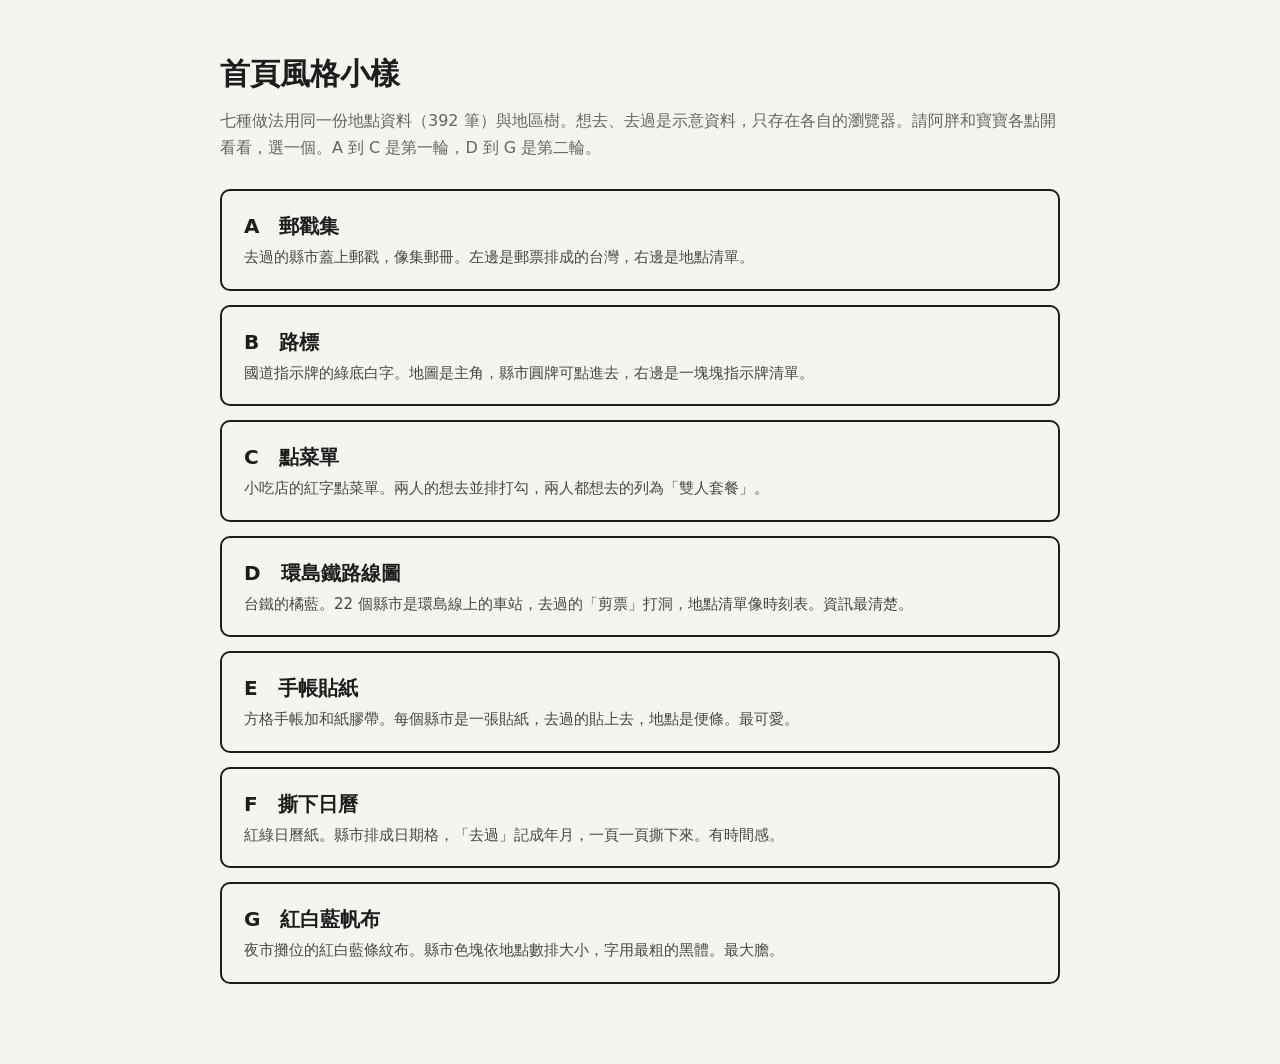
==== demos/index.html @ 04ec6db0 "設計小樣：七個首頁風格；規格改為網站優先 - demos/ 新增 A–G 七個首頁風格小樣與比較首頁（單檔、內嵌地點與地區資料、示意標記只存瀏覽器） - docs/SPEC.md、CLAUDE.md、" ====
<!doctype html>
<html lang="zh-Hant">
<head>
<meta charset="utf-8">
<meta name="viewport" content="width=device-width, initial-scale=1">
<title>胖寶寶台灣行・首頁風格小樣</title>
<style>
  :root { color-scheme: light dark; --bg: #f4f4f1; --ink: #1d1d1b; --soft: #66665f; --line: #d6d6cf; }
  @media (prefers-color-scheme: dark) { :root { --bg: #181816; --ink: #f1f1ec; --soft: #a9a9a0; --line: #3a3a36; } }
  * { box-sizing: border-box; }
  body { margin: 0; background: var(--bg); color: var(--ink); font: 16px/1.7 system-ui, -apple-system, "PingFang TC", "Microsoft JhengHei", sans-serif; }
  main { max-width: 880px; margin: 0 auto; padding: 48px 20px 80px; }
  h1 { margin: 0 0 8px; font-size: 30px; }
  p { margin: 0 0 28px; color: var(--soft); }
  ul { list-style: none; margin: 0; padding: 0; display: grid; gap: 14px; }
  a { display: block; padding: 18px 22px; border: 2px solid var(--ink); border-radius: 10px; color: inherit; text-decoration: none; }
  a:hover, a:focus-visible { background: var(--ink); color: var(--bg); outline: none; }
  a b { font-size: 20px; display: block; }
  a span { font-size: 15px; opacity: .8; }
</style>
</head>
<body>
<main>
  <h1>首頁風格小樣</h1>
  <p>七種做法用同一份地點資料（392 筆）與地區樹。想去、去過是示意資料，只存在各自的瀏覽器。請阿胖和寶寶各點開看看，選一個。A 到 C 是第一輪，D 到 G 是第二輪。</p>
  <ul>
    <li><a href="a.html"><b>A　郵戳集</b><span>去過的縣市蓋上郵戳，像集郵冊。左邊是郵票排成的台灣，右邊是地點清單。</span></a></li>
    <li><a href="b.html"><b>B　路標</b><span>國道指示牌的綠底白字。地圖是主角，縣市圓牌可點進去，右邊是一塊塊指示牌清單。</span></a></li>
    <li><a href="c.html"><b>C　點菜單</b><span>小吃店的紅字點菜單。兩人的想去並排打勾，兩人都想去的列為「雙人套餐」。</span></a></li>
    <li><a href="d.html"><b>D　環島鐵路線圖</b><span>台鐵的橘藍。22 個縣市是環島線上的車站，去過的「剪票」打洞，地點清單像時刻表。資訊最清楚。</span></a></li>
    <li><a href="e.html"><b>E　手帳貼紙</b><span>方格手帳加和紙膠帶。每個縣市是一張貼紙，去過的貼上去，地點是便條。最可愛。</span></a></li>
    <li><a href="f.html"><b>F　撕下日曆</b><span>紅綠日曆紙。縣市排成日期格，「去過」記成年月，一頁一頁撕下來。有時間感。</span></a></li>
    <li><a href="g.html"><b>G　紅白藍帆布</b><span>夜市攤位的紅白藍條紋布。縣市色塊依地點數排大小，字用最粗的黑體。最大膽。</span></a></li>
  </ul>
</main>
</body>
</html>
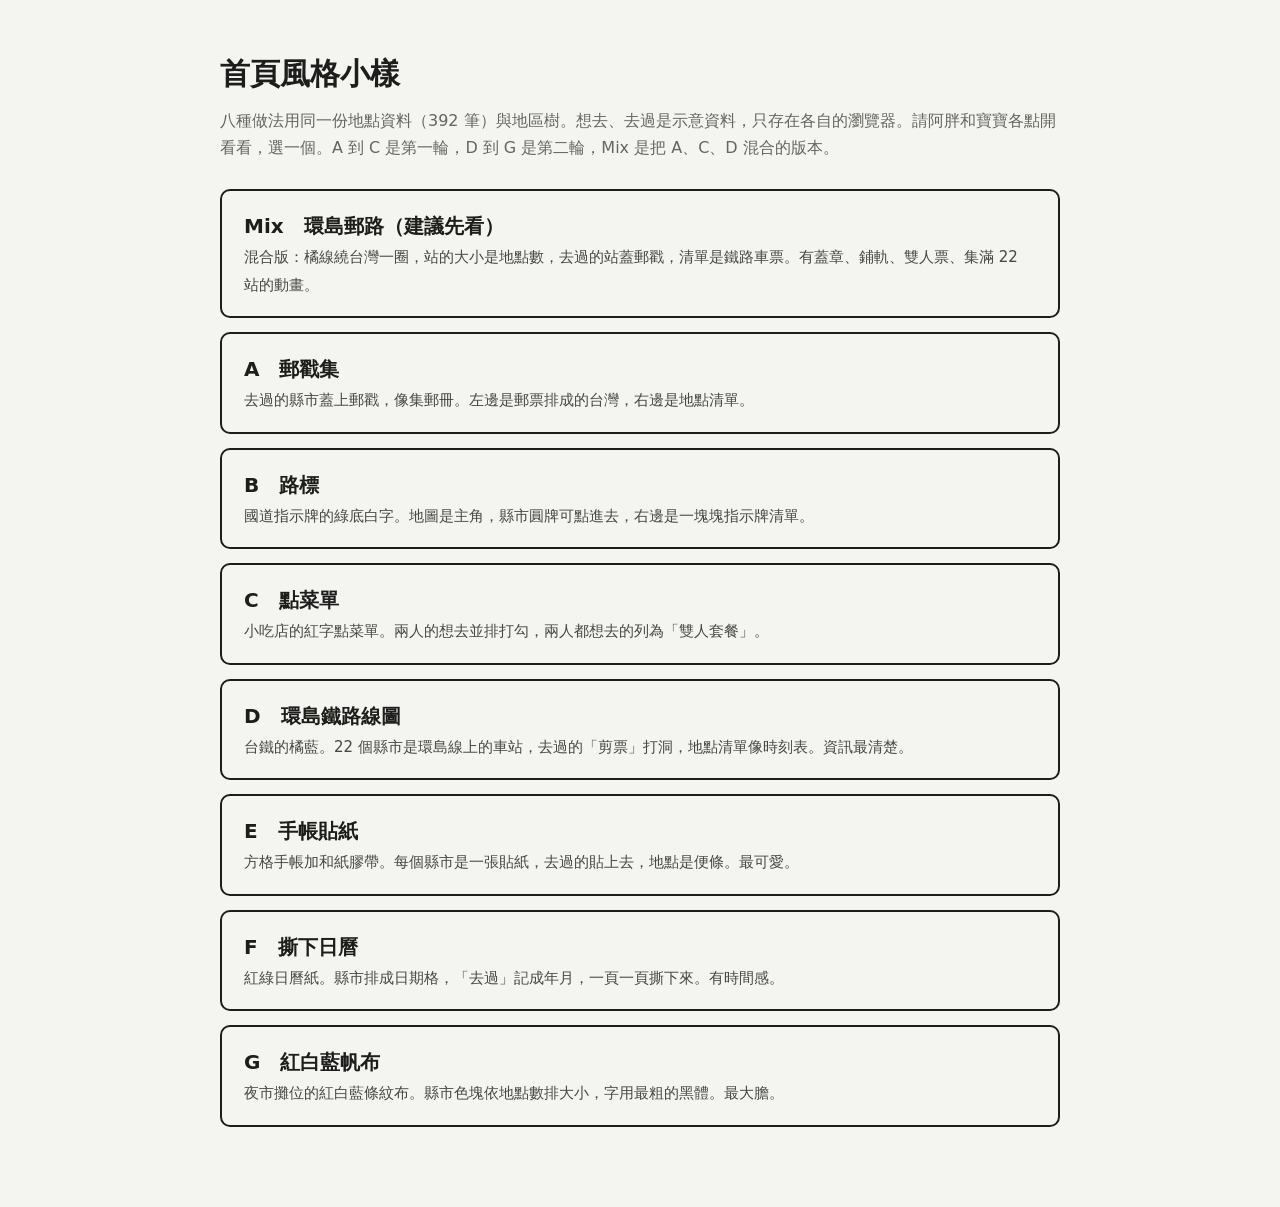
==== commit 3d230f4d: "小樣：新增 Mix 環島郵路；A、C 地圖加上台灣輪廓 - demos/mix.html：混合 A 郵戳集、C 泡泡大小、D 環島鐵路；蓋章、鋪軌、雙人票、集滿 22 站動畫、捲動後的浮動小地圖 - " ====
--- a/demos/index.html
+++ b/demos/index.html
@@ -22,8 +22,9 @@
 <body>
 <main>
   <h1>首頁風格小樣</h1>
-  <p>七種做法用同一份地點資料（392 筆）與地區樹。想去、去過是示意資料，只存在各自的瀏覽器。請阿胖和寶寶各點開看看，選一個。A 到 C 是第一輪，D 到 G 是第二輪。</p>
+  <p>八種做法用同一份地點資料（392 筆）與地區樹。想去、去過是示意資料，只存在各自的瀏覽器。請阿胖和寶寶各點開看看，選一個。A 到 C 是第一輪，D 到 G 是第二輪，Mix 是把 A、C、D 混合的版本。</p>
   <ul>
+    <li><a href="mix.html"><b>Mix　環島郵路（建議先看）</b><span>混合版：橘線繞台灣一圈，站的大小是地點數，去過的站蓋郵戳，清單是鐵路車票。有蓋章、鋪軌、雙人票、集滿 22 站的動畫。</span></a></li>
     <li><a href="a.html"><b>A　郵戳集</b><span>去過的縣市蓋上郵戳，像集郵冊。左邊是郵票排成的台灣，右邊是地點清單。</span></a></li>
     <li><a href="b.html"><b>B　路標</b><span>國道指示牌的綠底白字。地圖是主角，縣市圓牌可點進去，右邊是一塊塊指示牌清單。</span></a></li>
     <li><a href="c.html"><b>C　點菜單</b><span>小吃店的紅字點菜單。兩人的想去並排打勾，兩人都想去的列為「雙人套餐」。</span></a></li>
